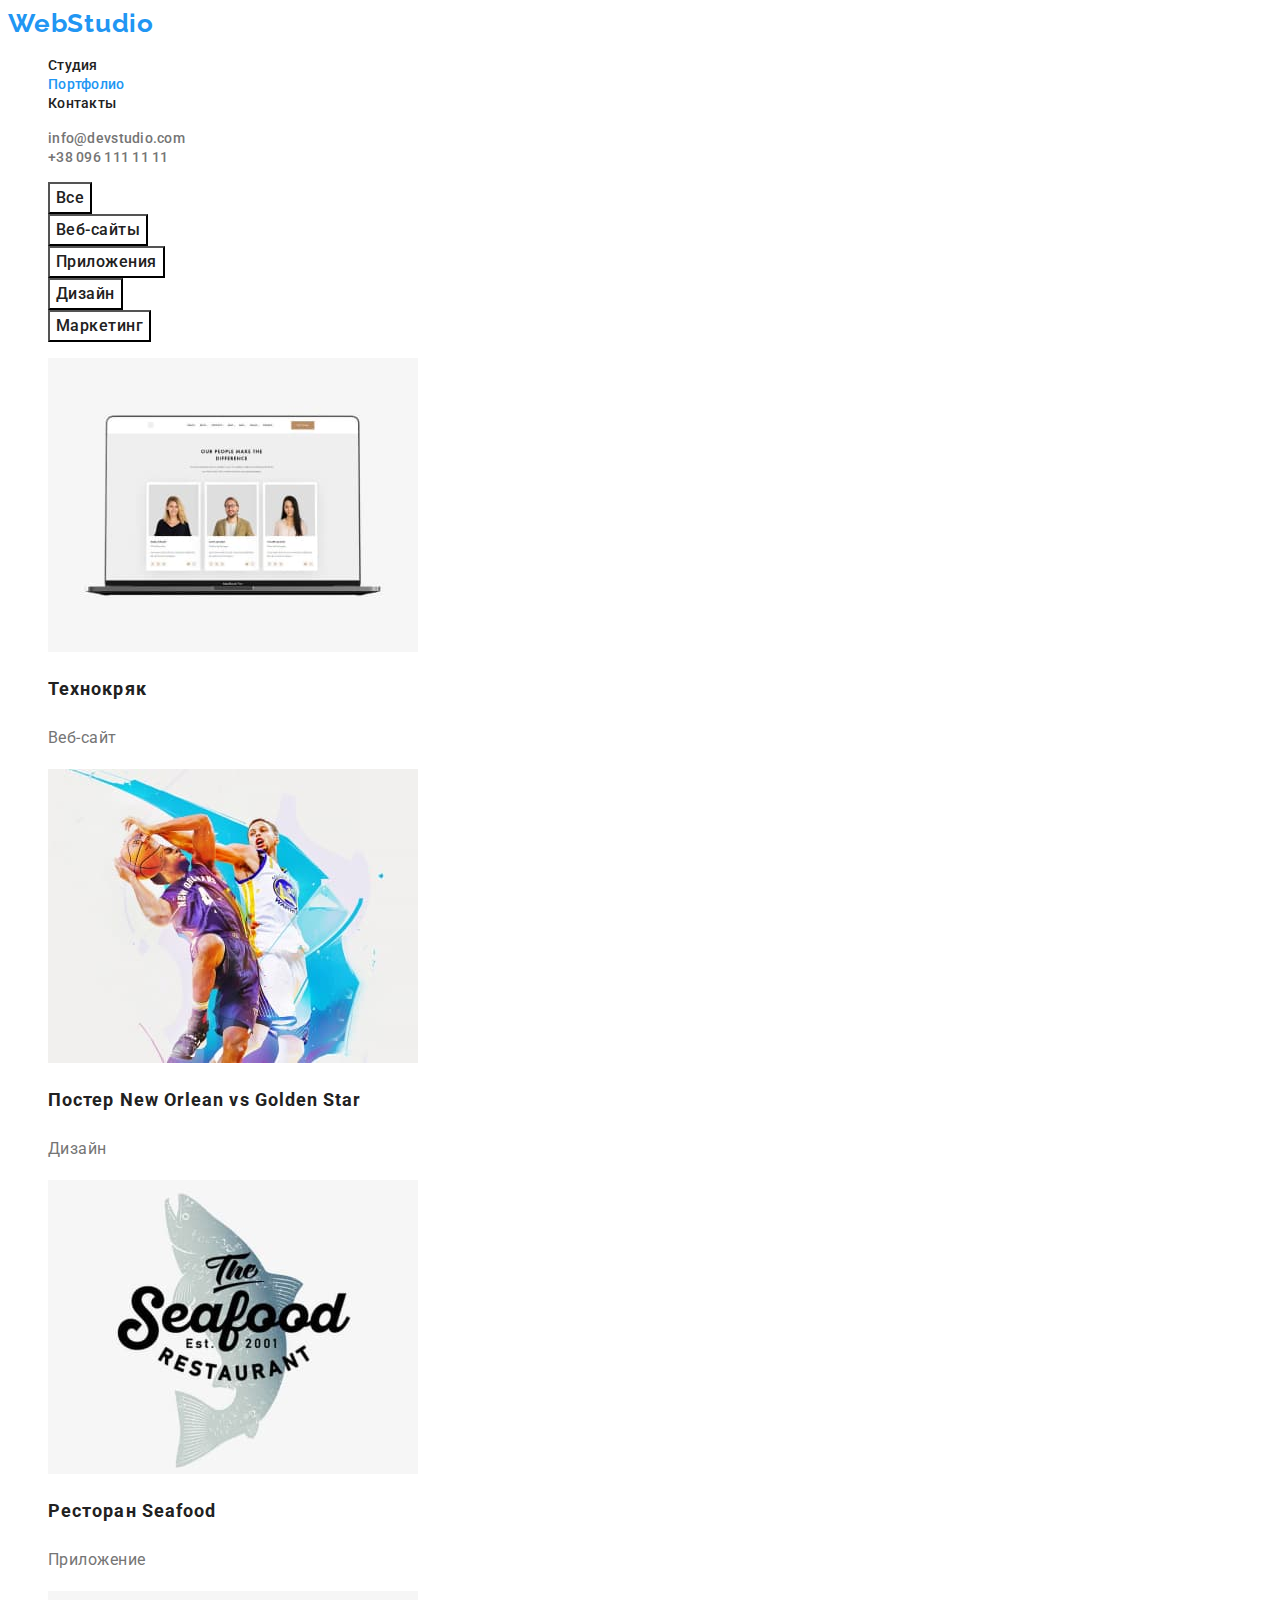
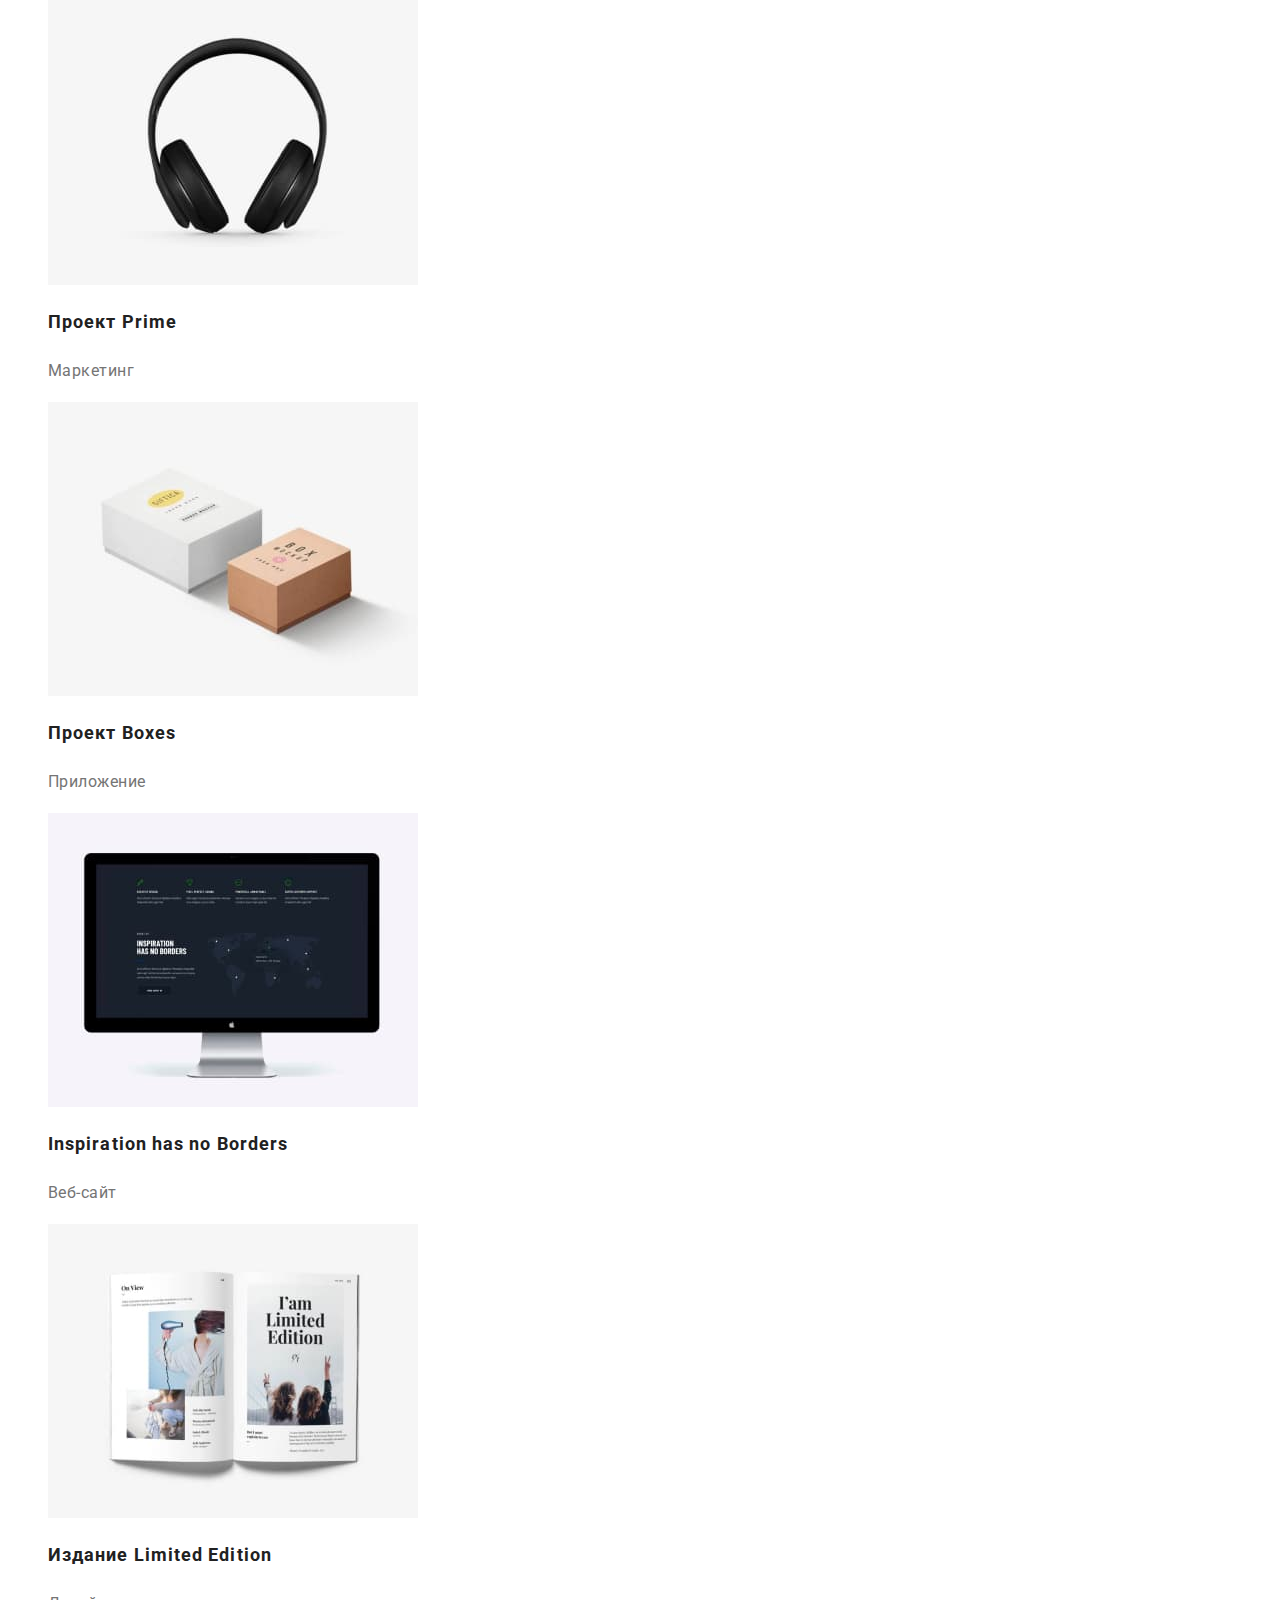
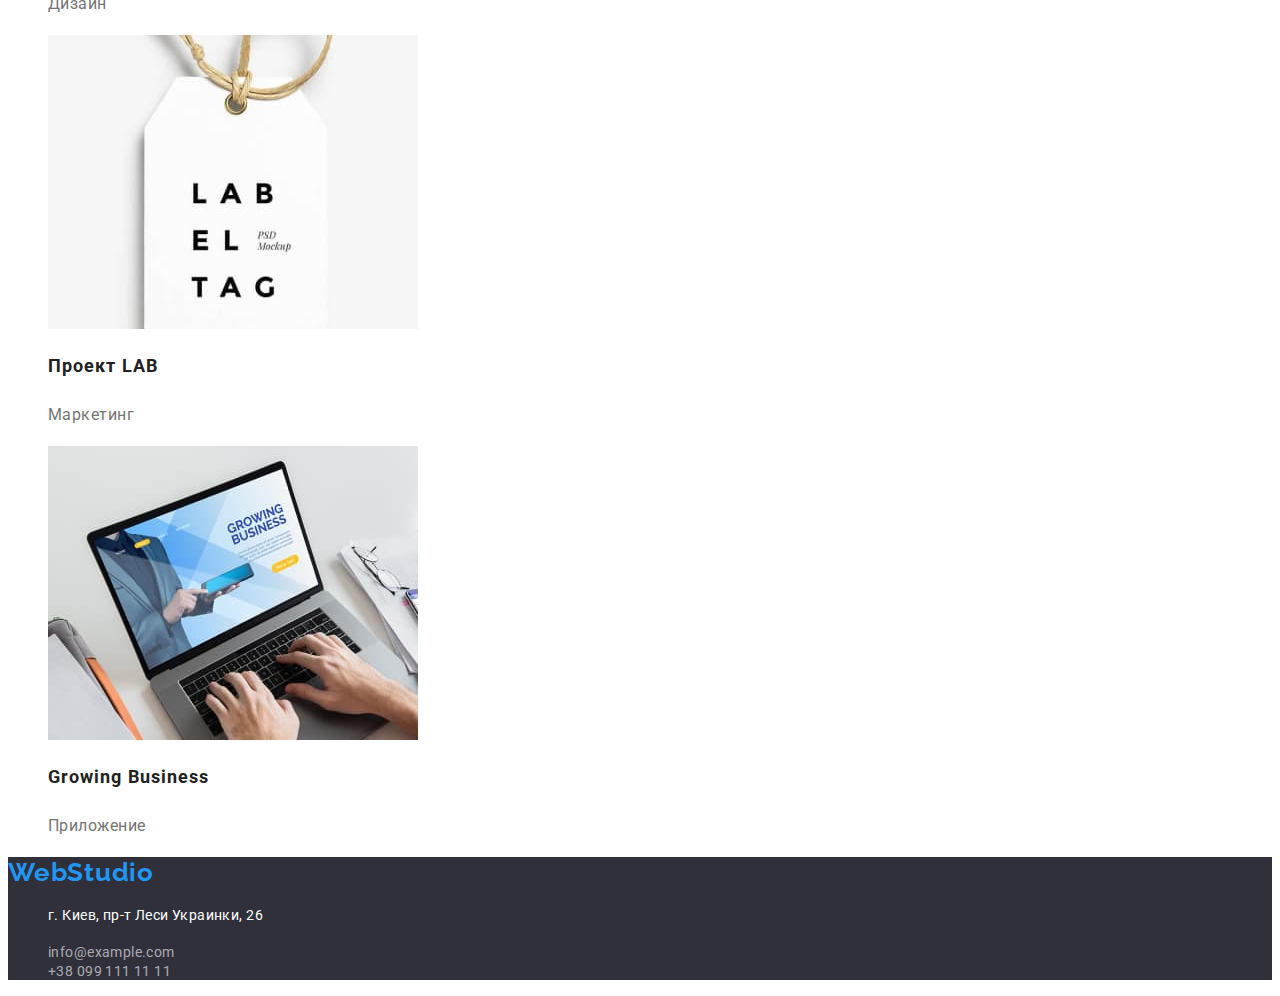
==== portfolio.html @ 3512b17e "add files" ====
<!DOCTYPE html>
<html lang="ru">
<head>
    <meta charset="UTF-8">
    <meta http-equiv="X-UA-Compatible" content="IE=edge">
    <meta name="viewport" content="width=device-width, initial-scale=1.0">
    <title>Document</title>
    <link rel="preconnect" href="https://fonts.googleapis.com">
    <link rel="preconnect" href="https://fonts.gstatic.com" crossorigin>
    <link href="https://fonts.googleapis.com/css2?family=Raleway:wght@700&family=Roboto:wght@400;500;700;900&display=swap" rel="stylesheet">
    <link rel="stylesheet" href="./css/styles.css"/>

</head>
<body>
    <header class="header">
        <nav class="navigation">
            <a href="./index.html" class="logo"><span class="logo-accent" lang="en">Web</span>Studio</a>
            <ul class="navigation-list list">
                <li><a href="./index.html" class="navigation-item">Студия</a></li>
                <li><a href="./portfolio.html" class="navigation-item current">Портфолио</a></li>
                <li><a href="" class="navigation-item">Контакты</a></li>
            </ul>

        </nav>
        <ul class="header-list list">
            <li><a href="mailto:info@devstudio.com" class="header-item">info@devstudio.com</a></li>
            <li><a href="tel:+380961111111" class="header-item">+38 096 111 11 11</a></li>
        </ul>
    </header>
    <main>
        <section class="portfolio">
            <h1 class="visually-hidden">Портфолио</h1>
            <ul class="filter list">
                <li class="filter-item">
                    <button type="button" class="filter-btn">Все</button></li>
                <li class="filter-item">
                    <button type="button" class="filter-btn">Веб-сайты</button></li>
                <li class="filter-item">
                    <button type="button" class="filter-btn">Приложения</button></li>
                <li class="filter-item">
                    <button type="button" class="filter-btn">Дизайн</button></li>
                <li class="filter-item">
                    <button type="button" class="filter-btn">Маркетинг</button></li>
            </ul>
            <ul class="works list">
                <li class="works-item">
                    <img src="./images/portf1.jpg" 
                    alt="Фото мужчины и двух женщин с описаниями к ним"
                    width="370"
                    height="294"/> 
                    <h2 class="works-title">Технокряк</h2>
                    <p class="works-text">Веб-сайт</p></li>
                <li class="works-item">
                    <img src="./images/portf2.jpg" 
                    alt="Два спортсмена играют в баскетбол"
                    width="370"
                    height="294"/> 
                    <h2 class="works-title">Постер <span lang="en">New Orlean vs Golden Star</span></h2>
                    <p class="works-text">Дизайн</p></li>
                <li class="works-item">
                    <img src="./images/portf3.jpg" 
                    alt="Логотип ресторана рыбка"
                    width="370"
                    height="294"/> 
                    <h2 class="works-title">Ресторан <span lang="en">Seafood</span></h2>
                    <p class="works-text">Приложение</p></li>
                <li class="works-item">
                    <img src="./images/portf4.jpg" 
                    alt="Наушники"
                    width="370"
                    height="294"/> 
                    <h2 class="works-title">Проект <span lang="en">Prime</span></h2>
                    <p class="works-text">Маркетинг</p></li>
                <li class="works-item">
                    <img src="./images/portf5.jpg" 
                    alt="Две коробочки"
                    width="370"
                    height="294"/> 
                    <h2 class="works-title">Проект <span lang="en">Boxes</span></h2>
                    <p class="works-text">Приложение</p></li>
                <li class="works-item">
                    <img src="./images/portf6.jpg" 
                    alt="Монитор"
                    width="370"
                    height="294"/> 
                    <h2 class="works-title"><span lang="en">Inspiration has no Borders</span></h2>
                    <p class="works-text">Веб-сайт</p></li>
                <li class="works-item">
                    <img src="./images/portf7.jpg" 
                    alt="Развернутая книга"
                    width="370"
                    height="294"/> 
                    <h2 class="works-title">Издание <span lang="en">Limited Edition</span></h2>
                    <p class="works-text">Дизайн</p></li>
                <li class="works-item">
                    <img src="./images/portf8.jpg" 
                    alt="Бирка с логотипом"
                    width="370"
                    height="294"/>
                    <h2 class="works-title">Проект <span lang="en">LAB</span></h2>
                    <p class="works-text">Маркетинг</p></li>
                <li class="works-item">
                    <img src="./images/portf9.jpg" 
                    alt="Мужчина работае за ноутбуком"
                    width="370"
                    height="294"/> 
                    <h2 class="works-title"><span lang="en">Growing Business</span></h2>
                    <p class="works-text">Приложение</p></li>
            </ul>

        </section>

    </main>
    <footer class="footer">
        <a href="./index.html" class="logo"><span class="logo-accent" lang="en">Web</span>Studio</a>
        <address>
            <ul class="footer-list list">
                <li><a href="https://goo.gl/maps/nAwjV8WESkUA59sd9"
                       target="_blank" rel="noopener noreferrer nofollow">
                       <p class="footer-address">г. Киев, пр-т Леси Украинки, 26</p></a></li>
                <li><a href="mailto:info@example.com" class="footer-item">info@example.com</a></li>
                <li><a href="tel:+380991111111" class="footer-item">+38 099 111 11 11</a></li>
            </ul>
        </address>
    </footer>
</body>
</html>
---- css/styles.css ----
:root {
    --header-text-color: #212121;
    --header-info-color:#757575;
    --main-text-color: #212121;
    --second-text-color: #757575;
    --white-color: #FFFFFF;
    --black-color: #212121;
    --logo-color:#2196F3;
    --logo-header-color: #000000;
    --logo-footer-color: #FFFFFF;
    --accent-color: #2196F3;
    --bg-wight-color: #FFFFFF;
    --bg-black-color: #2F303A;
    --bg-lgrey-color:#E5E5E5;
    --bg-grey-color:#F5F4FA;
    --bg-btm-color: #188ce8;
    
}

 body {
    color: var(--main-text-color);
    font-family: "Roboto", sans-serif
}

 .list {
    list-style: none;
}
 a {
     text-decoration: none;
 }

 .visually-hidden {
    position: absolute;
    white-space: nowrap;
    width: 1px;
    height: 1px;
    overflow: hidden;
    border: 0;
    padding: 0;
    clip: rect(0 0 0 0);
    clip-path: inset(50%);
    margin: -1px;
}

 .logo {
    font-family: "Raleway", sans-serif;
    font-weight: 700;
    font-size: 26px;
    line-height: 1.19;
    letter-spacing: 0.03em;
    color:var(--logo-color);
}
 .logo-header {
    color: var(--logo-header-color);
}
.logo-footer {
color: var(--logo-footer-color);
}
/* -----------Навигация-------------- */
 .header {
    background-color: var(--bg-wight-color);
}
 .navigation-item, .header-item {
    font-weight: 500;
    font-size: 14px;
    line-height: 1.14;
    letter-spacing: 0.02em;
    color: var(--header-text-color);
}
 .header-item {
    color: var(--header-info-color);   
}
 .navigation-item:hover, 
 .navigation-item:focus {
    color: var(--accent-color);
}
 .header-item:hover,
 .header-item:focus {
      color: var(--accent-color);
  }
 .current {
    color: var(--accent-color);
}
/* -------------Hero----------------- */
  .hero {
   background-color: var(--bg-black-color);
}
 .hero-title {
    font-weight: 900;
    font-size: 44px;
    line-height: 1.36;
    text-align: center;
    letter-spacing: 0.06em;
    text-transform: uppercase;
    color: var(--white-color);
}  
 .hero-btn  {
    font-family:inherit;
    font-weight: 700;
    font-size: 16px;
    line-height: 1.88;
    display: flex;
    align-items: center;
    text-align: center;
    letter-spacing: 0.06em;
    color: var(--white-color);
    background-color: var(--accent-color);
    cursor: pointer;
} 
 .hero-btn:hover, 
 .hero-btn:focus {
    background-color: var(--bg-btm-color);
} 

/* --------------About------------------ */
 .about-title {
    font-weight: 700;
    font-size: 14px;
    line-height: 1.14;
    letter-spacing: 0.03em;
    text-transform: uppercase;
}
/* Вопрос: нужно ли указывать заголовку цвет текста, 
           если для всего body указать этот цвет?*/

 .about-text {
    font-size: 14px;
    line-height: 1.71;
    letter-spacing: 0.03em;
    color: var(--second-text-color)
}
/* -------------------About@Img bg----------------------- */
 

/* ----------Img------Img@Team titles-------------------- */
.about, .img {
    background-color: var(--bg-wight-color);
}

 .img-title, .team-title {
    font-weight: 700;
    font-size: 36px;
    line-height: 1.17;
    text-align: center;
    letter-spacing: 0.03em;
}

/* ------------------------Team---------------------------- */
 .team {
    background-color: var(--bg-grey-color);
}
 .team-names {
    font-weight: 500;
    font-size: 16px;
    line-height: 1.19;
    text-align: center;
    letter-spacing: 0.03em;
    }
 .team-profession {
    font-size: 16px;
    line-height: 1.19;
    text-align: center;
    letter-spacing: 0.03em;
    color: var(--second-text-color);
    }
    /* -----------------------Footer------------------------ */
    .footer {
        background-color: var(--bg-black-color);
    }
 .footer-address {
    font-style: normal;
    font-size: 14px;
    line-height: 1.71;
    letter-spacing: 0.03em;
    color:var(--white-color);
  }  
  .footer-address:hover,
  .footer-address:focus {
      color: var(--accent-color); 
  }

  .footer-item {
    font-style: normal;
    font-size: 14px;
    line-height: 1,71;
    letter-spacing: 0.03em;
    color: rgba(255, 255, 255, 0.6);
  }
    .footer-item:hover,
    .footer-item:focus {
      color: var(--accent-color);
  }

  /* -----------------------PORTFOLIO------------------------ */
  .filter-btn {
    font-family:inherit;
    font-weight: 500;
    font-size: 16px;
    line-height: 1.63;
    text-align: center;
    letter-spacing: 0.03em;
    color: var(--black-color);
    background-color: var(--bg-wight-color);
    cursor: pointer;
  }

  .filter-btn:hover,
  .filter-btn:focus {
   color: var(--white-color);
   background-color: var(--accent-color);
  }
  .works-title {
    font-weight: 700;
    font-size: 18px;
    line-height: 2;
    letter-spacing: 0.06em;
  }
  .works-text {
    font-size: 16px;
    line-height: 1.88;
    letter-spacing: 0.03em;
    color: var(--second-text-color);
  }
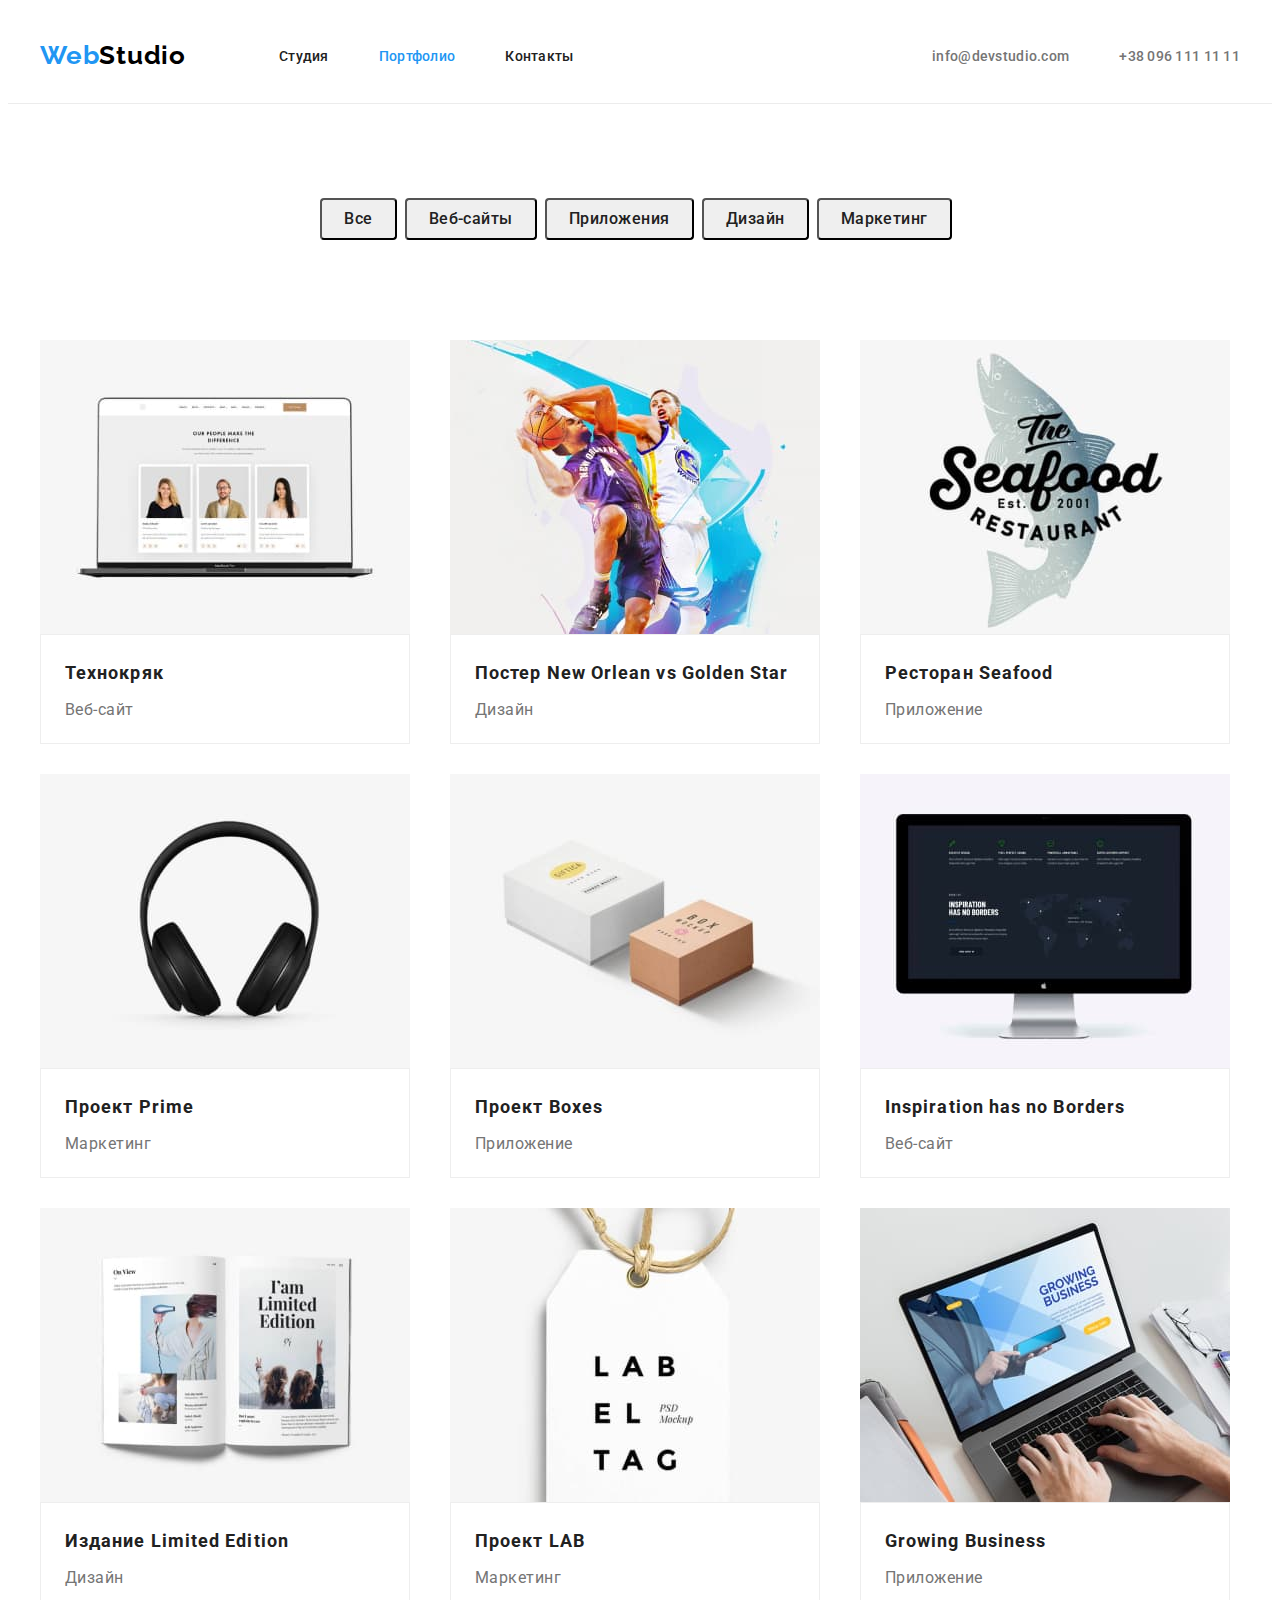
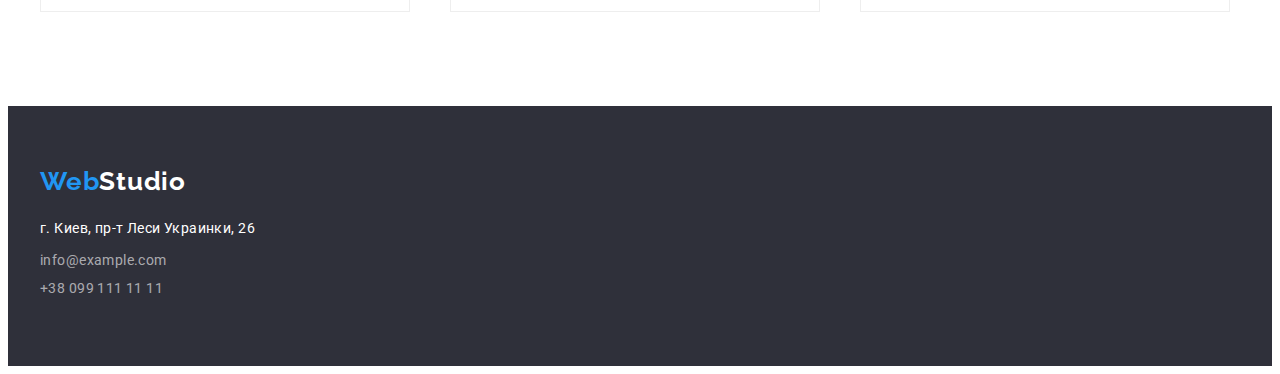
==== commit 19d3130a: "add margins and paddings" ====
--- a/portfolio.html
+++ b/portfolio.html
@@ -13,22 +13,25 @@
 </head>
 <body>
     <header class="header">
+        <div class="container header-container">
         <nav class="navigation">
-            <a href="./index.html" class="logo"><span class="logo-accent" lang="en">Web</span>Studio</a>
+            <a href="./index.html" class="logo"><span class="logo-accent" lang="en">Web</span><span class="logo-header">Studio</span></a>
             <ul class="navigation-list list">
-                <li><a href="./index.html" class="navigation-item">Студия</a></li>
-                <li><a href="./portfolio.html" class="navigation-item current">Портфолио</a></li>
-                <li><a href="" class="navigation-item">Контакты</a></li>
+                <li class="navigation-link"><a href="./index.html" class="navigation-item">Студия</a></li>
+                <li class="navigation-link"><a href="./portfolio.html" class="navigation-item current">Портфолио</a></li>
+                <li class="navigation-link"><a href="" class="navigation-item">Контакты</a></li>
             </ul>
 
         </nav>
         <ul class="header-list list">
-            <li><a href="mailto:info@devstudio.com" class="header-item">info@devstudio.com</a></li>
-            <li><a href="tel:+380961111111" class="header-item">+38 096 111 11 11</a></li>
+            <li class="header-mail"><a href="mailto:info@devstudio.com" class="header-item">info@devstudio.com</a></li>
+            <li class="header-tel"><a href="tel:+380961111111" class="header-item">+38 096 111 11 11</a></li>
         </ul>
+        </div>
     </header>
     <main>
         <section class="portfolio">
+            <div class="container">
             <h1 class="visually-hidden">Портфолио</h1>
             <ul class="filter list">
                 <li class="filter-item">
@@ -48,80 +51,109 @@
                     alt="Фото мужчины и двух женщин с описаниями к ним"
                     width="370"
                     height="294"/> 
+                    <div class="works-item-content"> 
                     <h2 class="works-title">Технокряк</h2>
-                    <p class="works-text">Веб-сайт</p></li>
+                    <p class="works-text">Веб-сайт</p>
+                    </div>
+                </li>
                 <li class="works-item">
                     <img src="./images/portf2.jpg" 
                     alt="Два спортсмена играют в баскетбол"
                     width="370"
                     height="294"/> 
+                    <div class="works-item-content">
                     <h2 class="works-title">Постер <span lang="en">New Orlean vs Golden Star</span></h2>
-                    <p class="works-text">Дизайн</p></li>
+                    <p class="works-text">Дизайн</p>
+                    </div>
+                </li>
                 <li class="works-item">
                     <img src="./images/portf3.jpg" 
                     alt="Логотип ресторана рыбка"
                     width="370"
                     height="294"/> 
+                    <div class="works-item-content">
                     <h2 class="works-title">Ресторан <span lang="en">Seafood</span></h2>
-                    <p class="works-text">Приложение</p></li>
+                    <p class="works-text">Приложение</p>
+                    </div>
+                </li>
                 <li class="works-item">
                     <img src="./images/portf4.jpg" 
                     alt="Наушники"
                     width="370"
                     height="294"/> 
+                    <div class="works-item-content">
                     <h2 class="works-title">Проект <span lang="en">Prime</span></h2>
-                    <p class="works-text">Маркетинг</p></li>
+                    <p class="works-text">Маркетинг</p>
+                    </div>
+                </li>
                 <li class="works-item">
                     <img src="./images/portf5.jpg" 
                     alt="Две коробочки"
                     width="370"
                     height="294"/> 
+                    <div class="works-item-content">
                     <h2 class="works-title">Проект <span lang="en">Boxes</span></h2>
-                    <p class="works-text">Приложение</p></li>
+                    <p class="works-text">Приложение</p>
+                    </div>
+                </li>
                 <li class="works-item">
                     <img src="./images/portf6.jpg" 
                     alt="Монитор"
                     width="370"
                     height="294"/> 
+                    <div class="works-item-content">
                     <h2 class="works-title"><span lang="en">Inspiration has no Borders</span></h2>
-                    <p class="works-text">Веб-сайт</p></li>
+                    <p class="works-text">Веб-сайт</p>
+                    </div>
+                </li>
                 <li class="works-item">
                     <img src="./images/portf7.jpg" 
                     alt="Развернутая книга"
                     width="370"
                     height="294"/> 
+                    <div class="works-item-content">
                     <h2 class="works-title">Издание <span lang="en">Limited Edition</span></h2>
-                    <p class="works-text">Дизайн</p></li>
+                    <p class="works-text">Дизайн</p>
+                    </div>
+                </li>
                 <li class="works-item">
                     <img src="./images/portf8.jpg" 
                     alt="Бирка с логотипом"
                     width="370"
                     height="294"/>
+                    <div class="works-item-content">
                     <h2 class="works-title">Проект <span lang="en">LAB</span></h2>
-                    <p class="works-text">Маркетинг</p></li>
+                    <p class="works-text">Маркетинг</p>
+                    </div>     
+                </li>    
                 <li class="works-item">
                     <img src="./images/portf9.jpg" 
                     alt="Мужчина работае за ноутбуком"
                     width="370"
                     height="294"/> 
+                    <div class="works-item-content">
                     <h2 class="works-title"><span lang="en">Growing Business</span></h2>
-                    <p class="works-text">Приложение</p></li>
+                    <p class="works-text">Приложение</p>
+                    </div>
+                </li>
             </ul>
-
+        </div>
         </section>
 
     </main>
     <footer class="footer">
-        <a href="./index.html" class="logo"><span class="logo-accent" lang="en">Web</span>Studio</a>
+        <div class="container">
+        <a href="./index.html" class="logo"><span class="logo-accent" lang="en">Web</span><span class="logo-footer">Studio</span></a>
         <address>
             <ul class="footer-list list">
-                <li><a href="https://goo.gl/maps/nAwjV8WESkUA59sd9"
+                <li class="footer-item"><a href="https://goo.gl/maps/nAwjV8WESkUA59sd9"
                        target="_blank" rel="noopener noreferrer nofollow">
                        <p class="footer-address">г. Киев, пр-т Леси Украинки, 26</p></a></li>
-                <li><a href="mailto:info@example.com" class="footer-item">info@example.com</a></li>
-                <li><a href="tel:+380991111111" class="footer-item">+38 099 111 11 11</a></li>
+                <li class="footer-item"><a href="mailto:info@example.com" class="footer-text">info@example.com</a></li>
+                <li class="footer-item"><a href="tel:+380991111111" class="footer-text">+38 099 111 11 11</a></li>
             </ul>
         </address>
+        </div>
     </footer>
 </body>
 </html>--- a/css/styles.css
+++ b/css/styles.css
@@ -11,10 +11,23 @@
     --accent-color: #2196F3;
     --bg-wight-color: #FFFFFF;
     --bg-black-color: #2F303A;
-    --bg-lgrey-color:#E5E5E5;
     --bg-grey-color:#F5F4FA;
     --bg-btm-color: #188ce8;
+    --frame-color: #EEEEEE;
     
+}
+p, h1, h2, h3, h4, h5, h6 {
+    margin: 0;
+} 
+ul {
+    margin: 0;
+    padding: 0;
+}
+img {
+    display: block;
+}
+button {
+cursor: pointer;
 }
 
  body {
@@ -27,6 +40,16 @@
 }
  a {
      text-decoration: none;
+ }
+ header {
+     border-bottom: 1px solid #ECECEC;
+ }
+ .container {
+     width: 1200px;
+     padding-left: 15px;
+     padding-right: 15px;
+     margin: 0 auto;
+     /* outline: 2px solid red; */
  }
 
  .visually-hidden {
@@ -49,6 +72,7 @@
     line-height: 1.19;
     letter-spacing: 0.03em;
     color:var(--logo-color);
+    margin-right: 93px;
 }
  .logo-header {
     color: var(--logo-header-color);
@@ -58,7 +82,32 @@
 }
 /* -----------Навигация-------------- */
  .header {
+     display: flex;
     background-color: var(--bg-wight-color);
+    padding-top: 32px;
+    padding-bottom: 32px;
+}
+.navigation {
+    display: flex;
+    align-items: center;
+}
+.navigation-list {
+    display: flex;
+}
+ .header-list {
+    display: flex;
+    margin-left: auto; 
+    align-items: center;
+} 
+.header-container {
+    display: flex;     
+}
+
+.navigation-link + .navigation-link {
+    margin-left: 50px;
+}
+.header-tel {
+    margin-left: 50px;
 }
  .navigation-item, .header-item {
     font-weight: 500;
@@ -84,6 +133,9 @@
 /* -------------Hero----------------- */
   .hero {
    background-color: var(--bg-black-color);
+   padding-top: 200px;
+   padding-bottom: 200px;
+   text-align: center
 }
  .hero-title {
     font-weight: 900;
@@ -93,48 +145,78 @@
     letter-spacing: 0.06em;
     text-transform: uppercase;
     color: var(--white-color);
+    margin-bottom: 30px;
 }  
+
  .hero-btn  {
     font-family:inherit;
     font-weight: 700;
     font-size: 16px;
     line-height: 1.88;
-    display: flex;
+    /* display: flex;
     align-items: center;
-    text-align: center;
+    text-align: center; */
     letter-spacing: 0.06em;
     color: var(--white-color);
     background-color: var(--accent-color);
-    cursor: pointer;
-} 
+    cursor: pointer;    
+    border-radius: 4px;
+    min-width: 200px;
+    height: 50px;
+    padding: 10px 32px;
+ }
+
  .hero-btn:hover, 
  .hero-btn:focus {
     background-color: var(--bg-btm-color);
 } 
 
 /* --------------About------------------ */
+.about {
+    background-color: var(--bg-wight-color);
+    padding-top: 94px;
+    padding-bottom: 94px;
+} 
+
  .about-title {
+    display: flex;
     font-weight: 700;
     font-size: 14px;
     line-height: 1.14;
     letter-spacing: 0.03em;
     text-transform: uppercase;
-}
-/* Вопрос: нужно ли указывать заголовку цвет текста, 
-           если для всего body указать этот цвет?*/
+    width: 270px;
+    height: 16px;
+    margin-bottom: 10px;
+}
+
+ .about-list {
+    display: flex;
+}
 
  .about-text {
+    display: flex;
     font-size: 14px;
     line-height: 1.71;
     letter-spacing: 0.03em;
-    color: var(--second-text-color)
-}
+    color: var(--second-text-color);
+    width: 270px;
+    height: 75px;
+}
+
+.about-title:not(:last-child) {
+    margin-right: 30px;
+}
+.about-text:not(:last-child) {
+    margin-right: 30px;
+} 
 /* -------------------About@Img bg----------------------- */
  
 
 /* ----------Img------Img@Team titles-------------------- */
-.about, .img {
+.img {
     background-color: var(--bg-wight-color);
+    padding-bottom: 94px;
 }
 
  .img-title, .team-title {
@@ -143,18 +225,42 @@
     line-height: 1.17;
     text-align: center;
     letter-spacing: 0.03em;
-}
-
+    margin-bottom: 50px;
+}
+
+  .img {
+    display: flex;
+    display: block;   
+  }
+   .img-list {
+      display: flex;
+     
+  } 
+  .img-item:not(:last-child) {
+      margin-right: 30px;
+  }
+ 
 /* ------------------------Team---------------------------- */
  .team {
     background-color: var(--bg-grey-color);
-}
+    padding-top: 94px;
+    padding-bottom: 94px;
+}
+.team-item-content {
+    padding-top: 30px;
+    padding-bottom: 30px;
+    background: #FFFFFF;
+box-shadow: 0px 1px 3px rgba(0, 0, 0, 0.12), 0px 1px 1px rgba(0, 0, 0, 0.14), 0px 2px 1px rgba(0, 0, 0, 0.2);
+border-radius: 0px 0px 4px 4px;
+}
+
  .team-names {
     font-weight: 500;
     font-size: 16px;
     line-height: 1.19;
     text-align: center;
     letter-spacing: 0.03em;
+    margin-bottom: 10px;
     }
  .team-profession {
     font-size: 16px;
@@ -163,9 +269,23 @@
     letter-spacing: 0.03em;
     color: var(--second-text-color);
     }
+    .team-list {
+        display: flex;
+        margin-left: -30px;
+        margin-bottom: -30px; 
+        flex-wrap: wrap;
+    }
+    .team-item {
+        width: calc(100% / 4 - 30px);
+        margin-left: 30px;
+        margin-bottom: 30px;
+    }
+
     /* -----------------------Footer------------------------ */
     .footer {
         background-color: var(--bg-black-color);
+       padding-top: 60px;
+       padding-bottom: 60px;
     }
  .footer-address {
     font-style: normal;
@@ -179,7 +299,7 @@
       color: var(--accent-color); 
   }
 
-  .footer-item {
+  .footer-text {
     font-style: normal;
     font-size: 14px;
     line-height: 1,71;
@@ -190,6 +310,13 @@
     .footer-item:focus {
       color: var(--accent-color);
   }
+.footer-item {
+    margin-bottom: 9px;
+}
+
+.footer-item:first-of-type {
+margin-top: 20px;
+}
 
   /* -----------------------PORTFOLIO------------------------ */
   .filter-btn {
@@ -200,24 +327,66 @@
     text-align: center;
     letter-spacing: 0.03em;
     color: var(--black-color);
-    background-color: var(--bg-wight-color);
+    background-color: --bg-grey-color;
     cursor: pointer;
-  }
+    border-radius: 4px;
+    padding: 6px 22px;
+  }
+
+  .filter {
+      display: flex;
+      justify-content: center;
+      padding-top: 94px;
+      padding-bottom: 50px;
+  }
+  .filter-btn {
+      margin-right: 8px;
+  }
+ /* .filter-item{
+      padding-top: 94px;
+      padding-bottom: 50px;
+    } */
 
   .filter-btn:hover,
   .filter-btn:focus {
    color: var(--white-color);
-   background-color: var(--accent-color);
+   background-color:var(--accent-color);
   }
   .works-title {
     font-weight: 700;
     font-size: 18px;
     line-height: 2;
     letter-spacing: 0.06em;
+    margin-bottom: 4px;
+    margin-left: 24px;
   }
   .works-text {
     font-size: 16px;
     line-height: 1.88;
     letter-spacing: 0.03em;
     color: var(--second-text-color);
+    margin-left: 24px;
+  }
+  .works-item-content {
+     padding-top: 20px;
+     padding-bottom: 20px;
+     background: var(--white-color);
+     border: 1px solid var(--frame-color);
+     box-sizing: border-box;
+     width: 370px;
+     height: 110px;
+  }
+  .works {
+      display: flex;
+      margin-left: -30px;
+      margin-bottom: -30px; 
+      flex-wrap: wrap;
+      padding-top: 50px;
+      padding-bottom: 94px;
+
+  } 
+  .works-item {
+width: calc(100% / 3 - 30px);
+margin-left: 30px;
+margin-bottom: 30px;
   }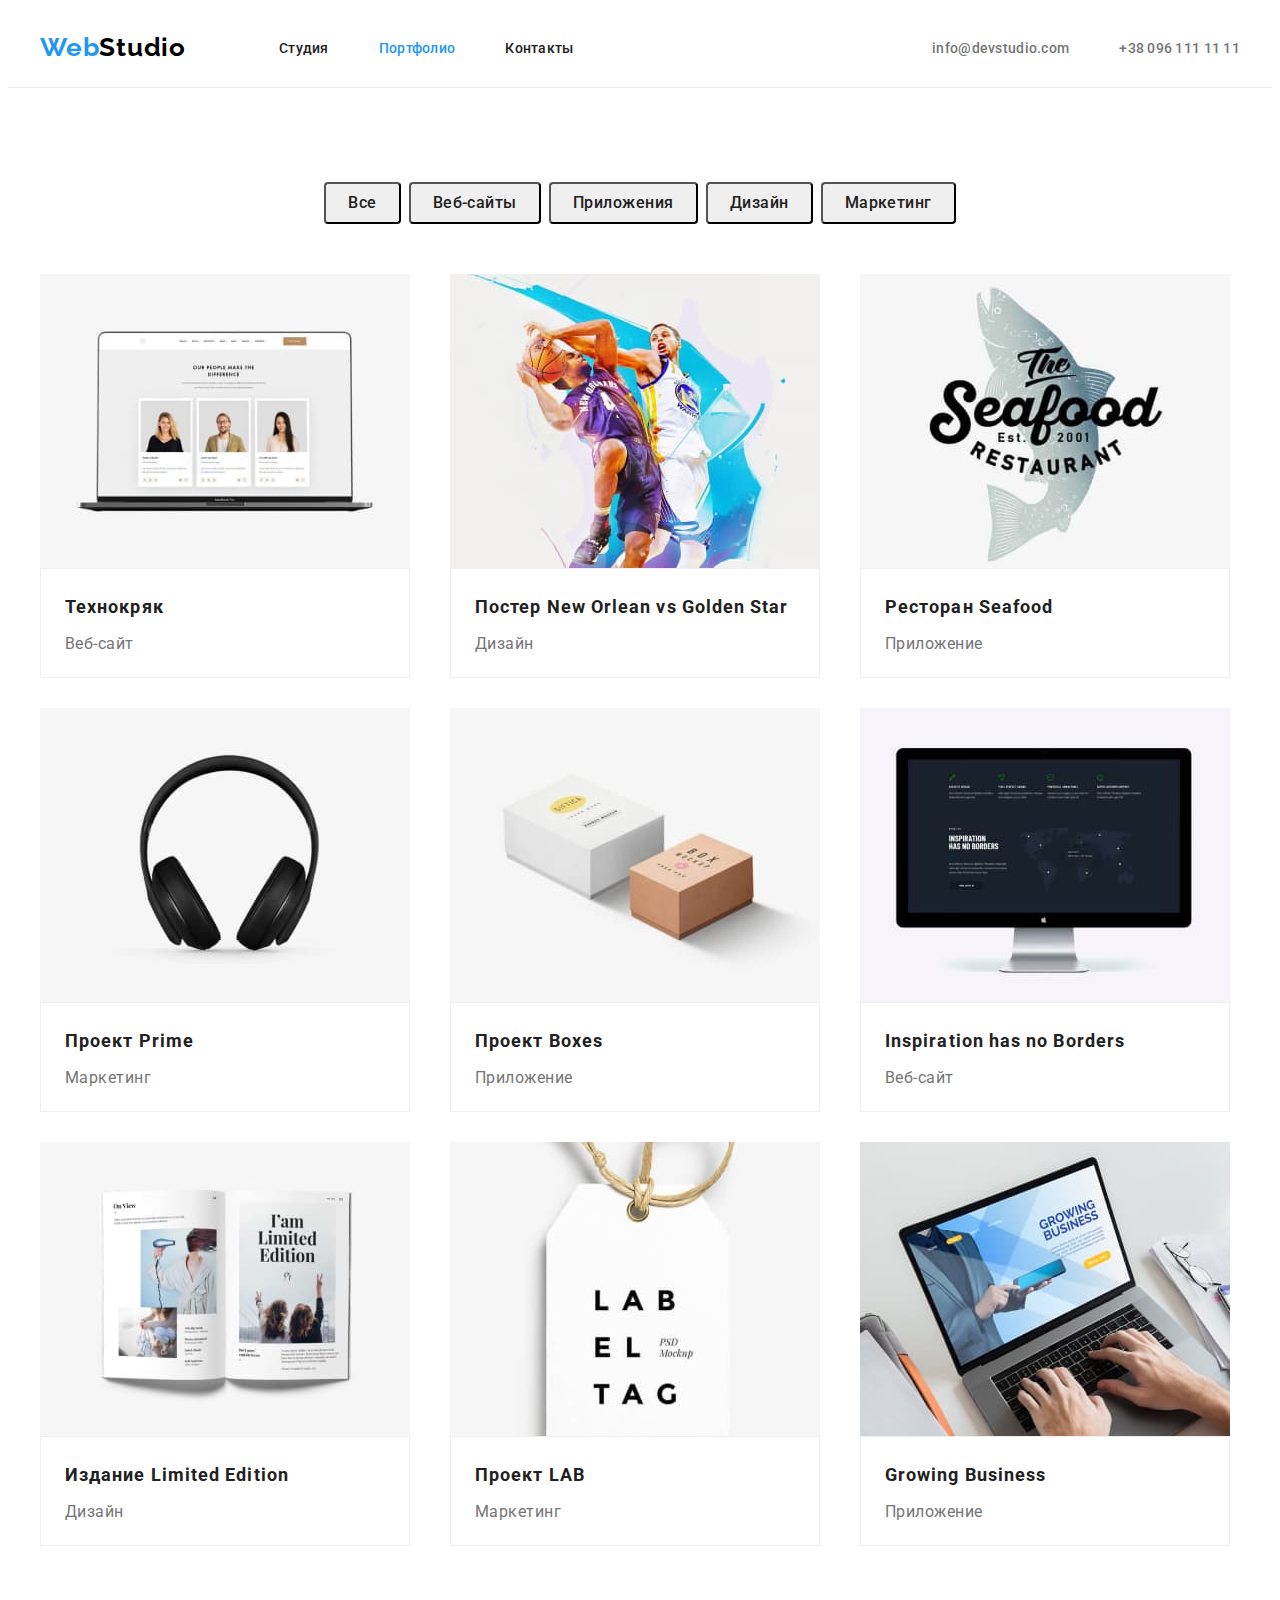
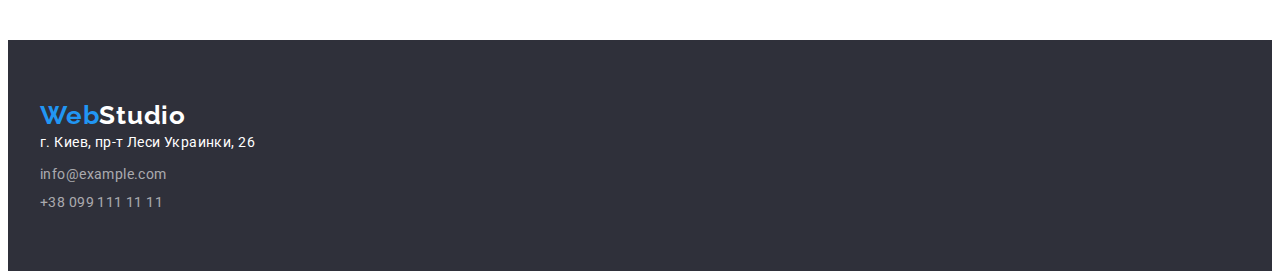
==== commit 5ac11aee: "changes pad. and marg." ====
--- a/portfolio.html
+++ b/portfolio.html
@@ -8,6 +8,7 @@
     <link rel="preconnect" href="https://fonts.googleapis.com">
     <link rel="preconnect" href="https://fonts.gstatic.com" crossorigin>
     <link href="https://fonts.googleapis.com/css2?family=Raleway:wght@700&family=Roboto:wght@400;500;700;900&display=swap" rel="stylesheet">
+    <link rel="stylesheet" href="https://cdnjs.cloudflare.com/ajax/libs/modern-normalize/1.1.0/modern-normalize.min.css" integrity="sha512-wpPYUAdjBVSE4KJnH1VR1HeZfpl1ub8YT/NKx4PuQ5NmX2tKuGu6U/JRp5y+Y8XG2tV+wKQpNHVUX03MfMFn9Q==" crossorigin="anonymous" referrerpolicy="no-referrer" />
     <link rel="stylesheet" href="./css/styles.css"/>
 
 </head>
@@ -30,7 +31,7 @@
         </div>
     </header>
     <main>
-        <section class="portfolio">
+        <section class="section">
             <div class="container">
             <h1 class="visually-hidden">Портфолио</h1>
             <ul class="filter list">
@@ -128,7 +129,7 @@
                 </li>    
                 <li class="works-item">
                     <img src="./images/portf9.jpg" 
-                    alt="Мужчина работае за ноутбуком"
+                    alt="Мужчина работает за ноутбуком"
                     width="370"
                     height="294"/> 
                     <div class="works-item-content">
--- a/css/styles.css
+++ b/css/styles.css
@@ -41,9 +41,7 @@
  a {
      text-decoration: none;
  }
- header {
-     border-bottom: 1px solid #ECECEC;
- }
+
  .container {
      width: 1200px;
      padding-left: 15px;
@@ -80,12 +78,17 @@
 .logo-footer {
 color: var(--logo-footer-color);
 }
+.logo-end {
+    margin-right: 0;
+    margin-bottom: 20px;
+}
 /* -----------Навигация-------------- */
  .header {
      display: flex;
     background-color: var(--bg-wight-color);
-    padding-top: 32px;
-    padding-bottom: 32px;
+    padding-top: 24px;
+    padding-bottom: 24px;
+    border-bottom: 1px solid #ECECEC;
 }
 .navigation {
     display: flex;
@@ -130,6 +133,10 @@
  .current {
     color: var(--accent-color);
 }
+.section {
+    padding-top: 94px;
+    padding-bottom: 94px;
+} 
 /* -------------Hero----------------- */
   .hero {
    background-color: var(--bg-black-color);
@@ -153,9 +160,9 @@
     font-weight: 700;
     font-size: 16px;
     line-height: 1.88;
-    /* display: flex;
-    align-items: center;
-    text-align: center; */
+    /* /* display: flex;
+    align-items: center; */
+    text-align: center;
     letter-spacing: 0.06em;
     color: var(--white-color);
     background-color: var(--accent-color);
@@ -174,19 +181,14 @@
 /* --------------About------------------ */
 .about {
     background-color: var(--bg-wight-color);
-    padding-top: 94px;
-    padding-bottom: 94px;
 } 
 
  .about-title {
-    display: flex;
     font-weight: 700;
     font-size: 14px;
     line-height: 1.14;
     letter-spacing: 0.03em;
     text-transform: uppercase;
-    width: 270px;
-    height: 16px;
     margin-bottom: 10px;
 }
 
@@ -195,29 +197,19 @@
 }
 
  .about-text {
-    display: flex;
     font-size: 14px;
     line-height: 1.71;
     letter-spacing: 0.03em;
     color: var(--second-text-color);
-    width: 270px;
-    height: 75px;
-}
-
-.about-title:not(:last-child) {
+
+}
+
+.about-list-content:not(:last-child) {
     margin-right: 30px;
 }
-.about-text:not(:last-child) {
-    margin-right: 30px;
-} 
-/* -------------------About@Img bg----------------------- */
- 
+
 
 /* ----------Img------Img@Team titles-------------------- */
-.img {
-    background-color: var(--bg-wight-color);
-    padding-bottom: 94px;
-}
 
  .img-title, .team-title {
     font-weight: 700;
@@ -229,8 +221,7 @@
 }
 
   .img {
-    display: flex;
-    display: block;   
+    padding-top: 0;   
   }
    .img-list {
       display: flex;
@@ -243,15 +234,11 @@
 /* ------------------------Team---------------------------- */
  .team {
     background-color: var(--bg-grey-color);
-    padding-top: 94px;
-    padding-bottom: 94px;
-}
+ }
 .team-item-content {
     padding-top: 30px;
     padding-bottom: 30px;
     background: #FFFFFF;
-box-shadow: 0px 1px 3px rgba(0, 0, 0, 0.12), 0px 1px 1px rgba(0, 0, 0, 0.14), 0px 2px 1px rgba(0, 0, 0, 0.2);
-border-radius: 0px 0px 4px 4px;
 }
 
  .team-names {
@@ -279,11 +266,13 @@
         width: calc(100% / 4 - 30px);
         margin-left: 30px;
         margin-bottom: 30px;
+        box-shadow: 0px 1px 3px rgba(0, 0, 0, 0.12), 0px 1px 1px rgba(0, 0, 0, 0.14), 0px 2px 1px rgba(0, 0, 0, 0.2);
+        border-radius: 0px 0px 4px 4px;
     }
 
     /* -----------------------Footer------------------------ */
     .footer {
-        background-color: var(--bg-black-color);
+       background-color: var(--bg-black-color);
        padding-top: 60px;
        padding-bottom: 60px;
     }
@@ -310,13 +299,11 @@
     .footer-item:focus {
       color: var(--accent-color);
   }
-.footer-item {
+.footer-item:not(:last-child) {
     margin-bottom: 9px;
 }
 
-.footer-item:first-of-type {
-margin-top: 20px;
-}
+
 
   /* -----------------------PORTFOLIO------------------------ */
   .filter-btn {
@@ -336,16 +323,12 @@
   .filter {
       display: flex;
       justify-content: center;
-      padding-top: 94px;
-      padding-bottom: 50px;
-  }
-  .filter-btn {
-      margin-right: 8px;
-  }
- /* .filter-item{
-      padding-top: 94px;
-      padding-bottom: 50px;
-    } */
+      margin-bottom: 50px;
+      
+  }
+  .filter-item:not(:last-child) {
+margin-right: 8px;
+};
 
   .filter-btn:hover,
   .filter-btn:focus {
@@ -358,18 +341,15 @@
     line-height: 2;
     letter-spacing: 0.06em;
     margin-bottom: 4px;
-    margin-left: 24px;
   }
   .works-text {
     font-size: 16px;
     line-height: 1.88;
     letter-spacing: 0.03em;
     color: var(--second-text-color);
-    margin-left: 24px;
   }
   .works-item-content {
-     padding-top: 20px;
-     padding-bottom: 20px;
+    padding: 20px 24px;
      background: var(--white-color);
      border: 1px solid var(--frame-color);
      box-sizing: border-box;
@@ -381,8 +361,8 @@
       margin-left: -30px;
       margin-bottom: -30px; 
       flex-wrap: wrap;
-      padding-top: 50px;
-      padding-bottom: 94px;
+      /* padding-top: 50px;
+      padding-bottom: 94px; ???*/
 
   } 
   .works-item {
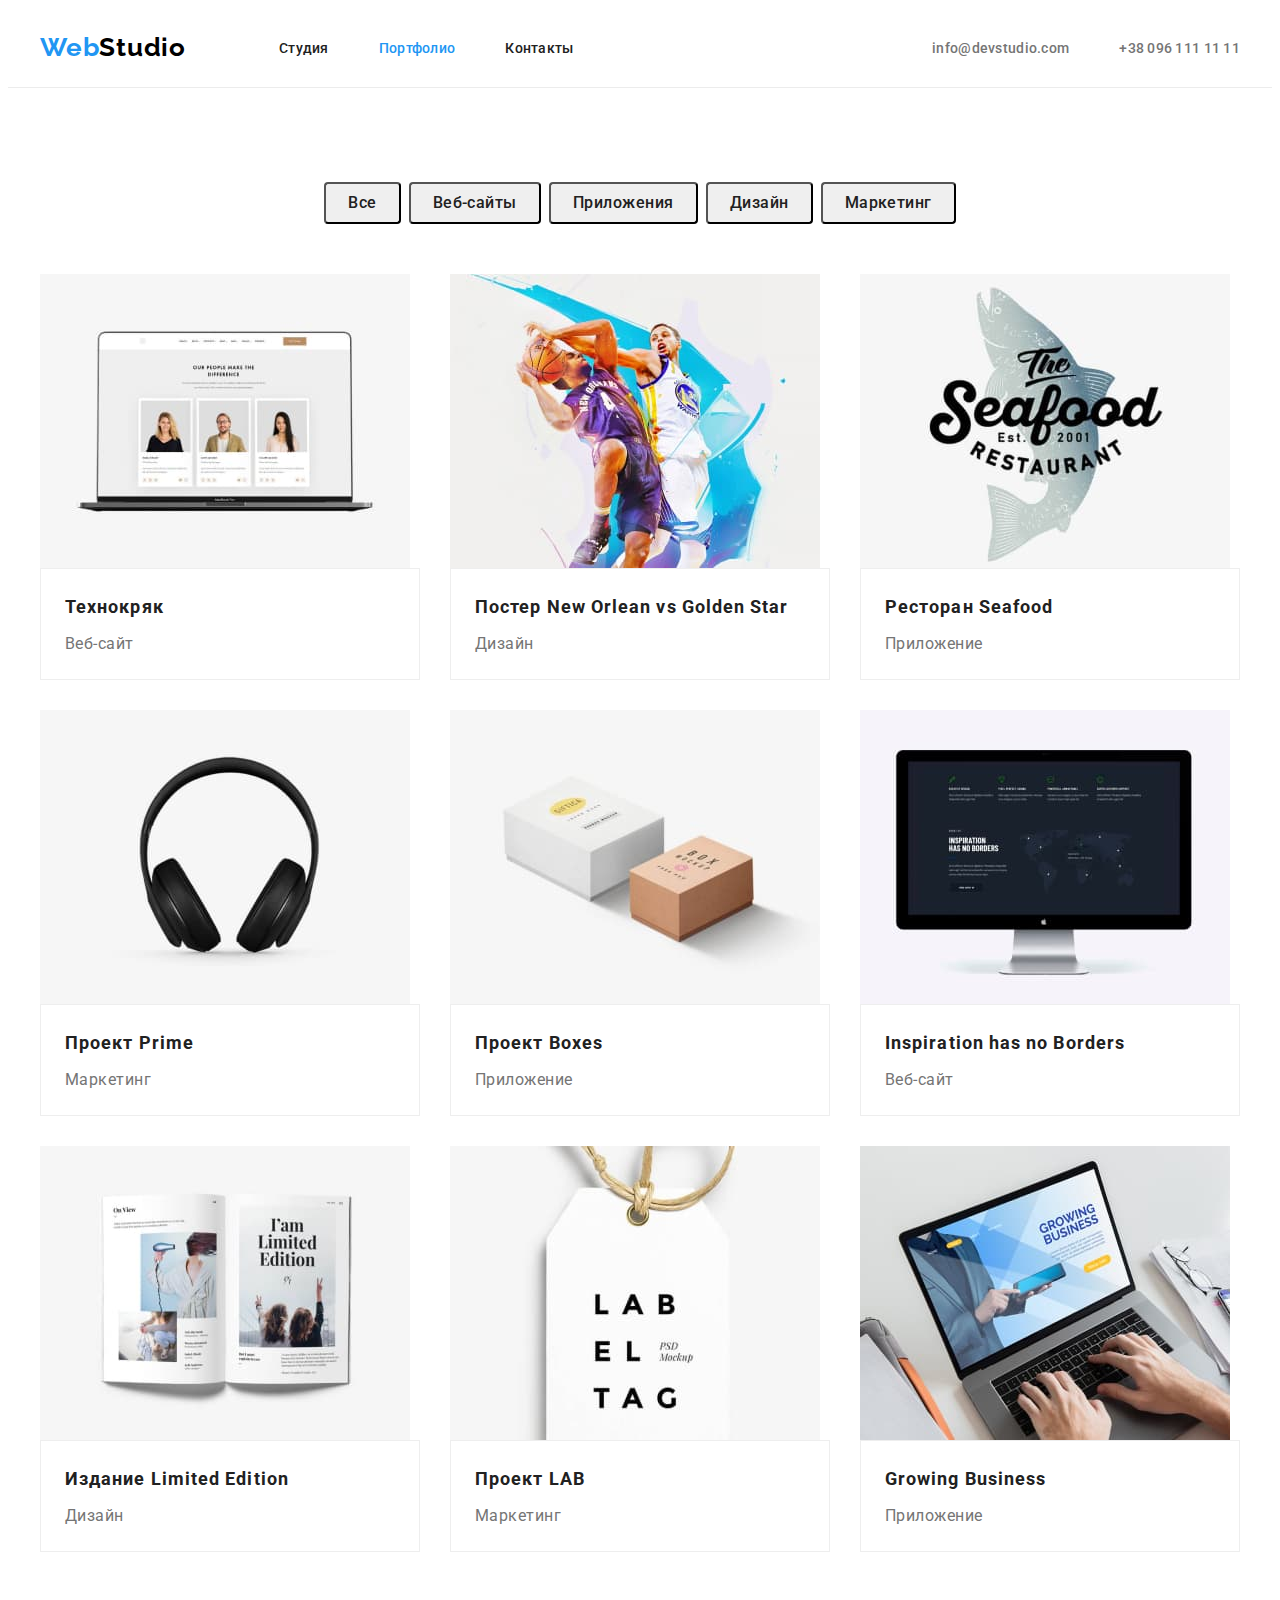
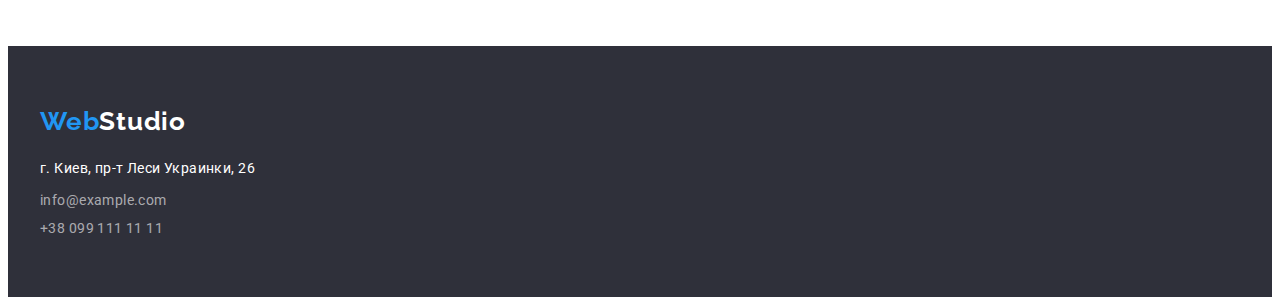
==== commit abbf8e3a: "add class addres" ====
--- a/portfolio.html
+++ b/portfolio.html
@@ -144,8 +144,8 @@
     </main>
     <footer class="footer">
         <div class="container">
-        <a href="./index.html" class="logo"><span class="logo-accent" lang="en">Web</span><span class="logo-footer">Studio</span></a>
-        <address>
+        <a class="logo logo-end" href="./index.html"><span class="logo-accent" lang="en">Web</span><span class="logo-footer">Studio</span></a>
+        <address class="address">
             <ul class="footer-list list">
                 <li class="footer-item"><a href="https://goo.gl/maps/nAwjV8WESkUA59sd9"
                        target="_blank" rel="noopener noreferrer nofollow">
--- a/css/styles.css
+++ b/css/styles.css
@@ -80,7 +80,6 @@
 }
 .logo-end {
     margin-right: 0;
-    margin-bottom: 20px;
 }
 /* -----------Навигация-------------- */
  .header {
@@ -302,6 +301,9 @@
 .footer-item:not(:last-child) {
     margin-bottom: 9px;
 }
+.address {
+    margin-top: 20px;
+}
 
 
 
@@ -353,17 +355,14 @@
      background: var(--white-color);
      border: 1px solid var(--frame-color);
      box-sizing: border-box;
-     width: 370px;
-     height: 110px;
+
   }
   .works {
       display: flex;
       margin-left: -30px;
       margin-bottom: -30px; 
       flex-wrap: wrap;
-      /* padding-top: 50px;
-      padding-bottom: 94px; ???*/
-
+    
   } 
   .works-item {
 width: calc(100% / 3 - 30px);
